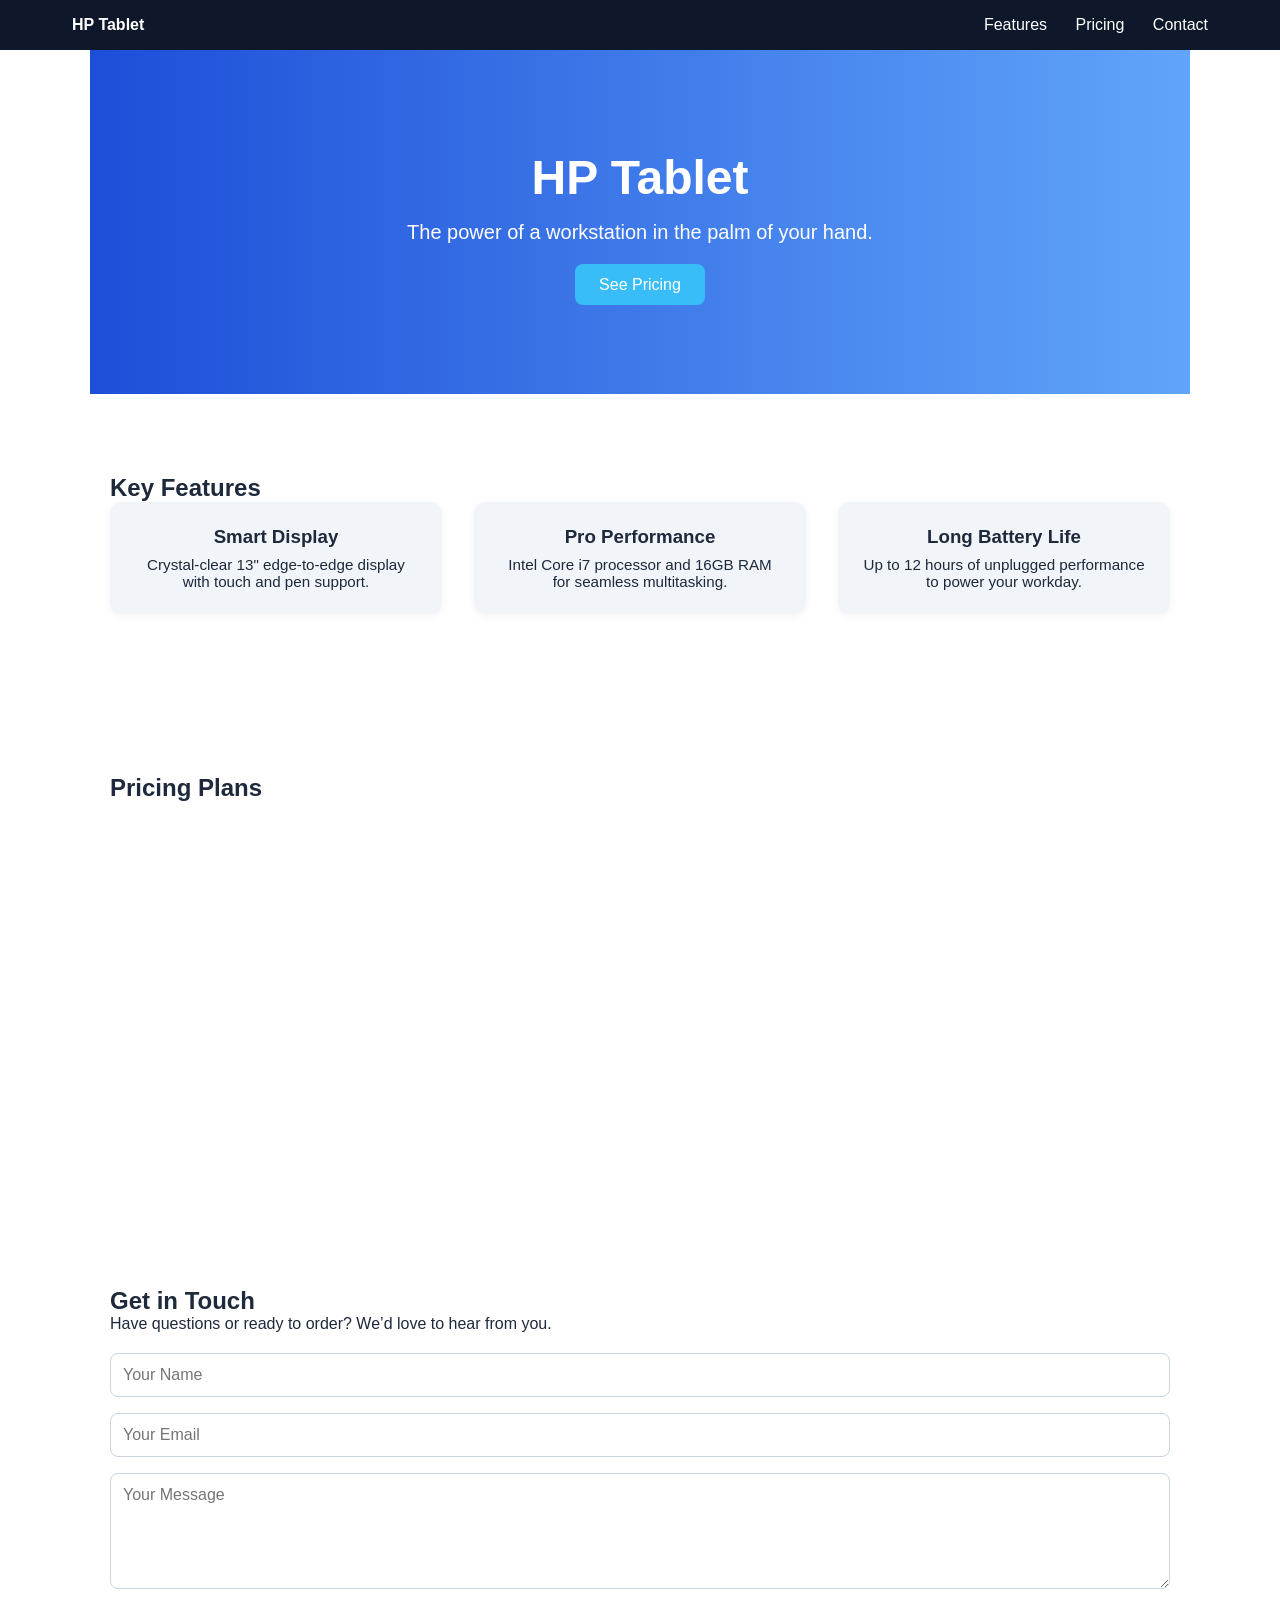
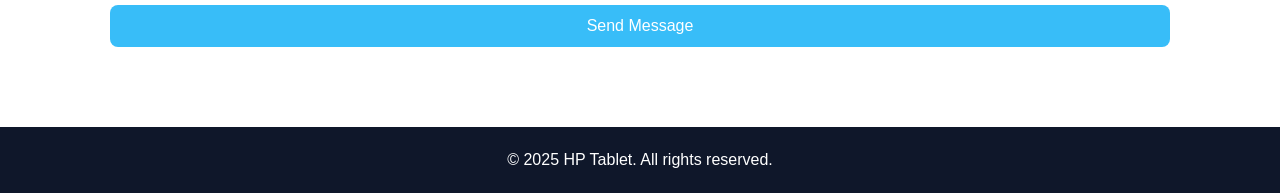
==== index.html @ 74987682 "rename file change" ====
<!DOCTYPE html>
<html lang="en">
<head>
  <meta charset="UTF-8" />
  <meta name="viewport" content="width=device-width, initial-scale=1.0"/>
  <title>HP Tablet | Built for Professionals</title>
  <link href="https://unpkg.com/aos@2.3.1/dist/aos.css" rel="stylesheet"/>
  <link href="common.css" rel="stylesheet"/>
</head>
<body>
  <header>
    <div class="nav-container">
      <div class="logo"><strong>HP Tablet</strong></div>
      <nav>
        <a href="#features">Features</a>
        <a href="#pricing">Pricing</a>
        <a href="#contact">Contact</a>
      </nav>
    </div>
  </header>

  <section class="hero" data-aos="fade-up">
    <h1>HP Tablet</h1>
    <p>The power of a workstation in the palm of your hand.</p>
    <a href="#pricing" class="btn">See Pricing</a>
  </section>

  <section id="features">
    <h2 data-aos="fade-right">Key Features</h2>
    <div class="features">
      <div class="card" data-aos="zoom-in">
        <h3>Smart Display</h3>
        <p>Crystal-clear 13" edge-to-edge display with touch and pen support.</p>
      </div>
      <div class="card" data-aos="zoom-in">
        <h3>Pro Performance</h3>
        <p>Intel Core i7 processor and 16GB RAM for seamless multitasking.</p>
      </div>
      <div class="card" data-aos="zoom-in">
        <h3>Long Battery Life</h3>
        <p>Up to 12 hours of unplugged performance to power your workday.</p>
      </div>
    </div>
  </section>

  <section id="pricing">
    <h2 data-aos="fade-left">Pricing Plans</h2>
    <div class="pricing-table">
      <div class="card" data-aos="flip-left">
        <h3>Starter</h3>
        <div><img src="/images/hp tab.jpg" style="height: 100px;width: 100px;border-radius: 10px;"></div>
        <div class="price">$499</div>
        <p>8GB RAM / 128GB SSD</p>
        <p>Touch Display</p>
        <p>Wi-Fi Only</p>
        <p>&nbsp</p>
        <a href="#contact" class="btn">Buy Now</a>
      </div>
      <div class="card" data-aos="flip-left">
        <h3>Pro</h3>
        <div><img src="/images/hp tab.jpg" style="height: 100px;width: 100px;border-radius: 10px;"></div>
        <div class="price">$699</div>
        <p>16GB RAM / 256GB SSD</p>
        <p>Pen Included</p>
        <p>Wi-Fi + LTE</p>
        <p>&nbsp</p>
        <a href="#contact" class="btn">Buy Now</a>
      </div>
      <div class="card" data-aos="flip-left">
        <h3>Enterprise</h3>
        <div><img src="/images/hp tab.jpg" style="height: 100px;width: 100px;border-radius: 10px;"></div>
        <div class="price">$899</div>
        <p>16GB RAM / 512GB SSD</p>
        <p>Pen + Keyboard</p>
        <p>Wi-Fi + LTE + Warranty</p>
        <p>&nbsp</p>
        <a href="#contact" class="btn">Buy Now</a>
      </div>
    </div>
  </section>

  <section id="contact" class="form-section">
    <h2 data-aos="fade-up">Get in Touch</h2>
    <p>Have questions or ready to order? We’d love to hear from you.</p>
    <form action="https://formspree.io/f/YOUR_FORM_ID" method="POST" data-aos="fade-up">
      <input type="text" name="name" placeholder="Your Name" required />
      <input type="email" name="email" placeholder="Your Email" required />
      <textarea name="message" rows="5" placeholder="Your Message"></textarea>
      <button type="submit" class="btn">Send Message</button>
    </form>
  </section>

  <footer>
    <p>© 2025 HP Tablet. All rights reserved.</p>
  </footer>

  <button onclick="scrollToTop()" id="toTopBtn">↑</button>

  <script src="https://unpkg.com/aos@2.3.1/dist/aos.js"></script>
  <script>
    AOS.init();

    const toTopBtn = document.getElementById("toTopBtn");
    window.onscroll = function () {
      if (document.body.scrollTop > 300 || document.documentElement.scrollTop > 300) {
        toTopBtn.style.display = "block";
      } else {
        toTopBtn.style.display = "none";
      }
    };

    function scrollToTop() {
      window.scrollTo({ top: 0, behavior: 'smooth' });
    }
  </script>
</body>
</html>
---- common.css ----
* {
      margin: 0;
      padding: 0;
      box-sizing: border-box;
      scroll-behavior: smooth;
      font-family: 'Segoe UI', sans-serif;
    }

    body {
      color: #1e293b;
      background-color: #fff;
    }

    header {
      background: #0f172a;
      color: #fff;
      position: sticky;
      top: 0;
      z-index: 1000;
    }

    .nav-container {
      max-width: 1200px;
      margin: auto;
      padding: 1rem 2rem;
      display: flex;
      justify-content: space-between;
      align-items: center;
    }

    nav a {
      color: #fff;
      text-decoration: none;
      margin-left: 1.5rem;
      font-weight: 500;
    }

    nav a:hover {
      color: #38bdf8;
    }

    .hero {
      background: linear-gradient(to right, #1d4ed8, #60a5fa);
      color: white;
      text-align: center;
      padding: 100px 20px;
    }

    .hero h1 {
      font-size: 3rem;
      margin-bottom: 1rem;
    }

    .hero p {
      font-size: 1.25rem;
      margin-bottom: 2rem;
    }

    .btn {
      padding: 12px 24px;
      background: #38bdf8;
      color: white;
      border: none;
      border-radius: 8px;
      font-size: 1rem;
      text-decoration: none;
      transition: background 0.3s ease;
    }

    .btn:hover {
      background: #0ea5e9;
    }

    section {
      padding: 80px 20px;
      max-width: 1100px;
      margin: auto;
    }

    .features, .pricing-table {
      display: grid;
      grid-template-columns: repeat(auto-fit, minmax(250px, 1fr));
      gap: 2rem;
    }

    .card {
      background: #f1f5f9;
      padding: 24px;
      border-radius: 12px;
      box-shadow: 0 2px 8px rgba(0,0,0,0.05);
      text-align: center;
    }

    .card h3 {
      margin-bottom: 0.5rem;
    }

    .card p {
      font-size: 0.95rem;
    }

    .price {
      font-size: 2rem;
      color: #0f172a;
      margin: 10px 0;
    }

    .form-section form {
      display: grid;
      gap: 1rem;
      margin-top: 20px;
    }

    input, textarea {
      padding: 12px;
      border: 1px solid #cbd5e1;
      border-radius: 8px;
      font-size: 1rem;
    }

    footer {
      background: #0f172a;
      color: white;
      text-align: center;
      padding: 1.5rem 0;
    }

    #toTopBtn {
      position: fixed;
      bottom: 30px;
      right: 30px;
      background-color: #38bdf8;
      color: #111827;
      border: none;
      padding: 10px 15px;
      border-radius: 50%;
      cursor: pointer;
      display: none;
      font-size: 1.5rem;
      box-shadow: 0 2px 8px rgba(0,0,0,0.3);
      z-index: 999;
    }


    @media (max-width: 768px) {
      .hero h1 {
        font-size: 2.2rem;
      }
    }
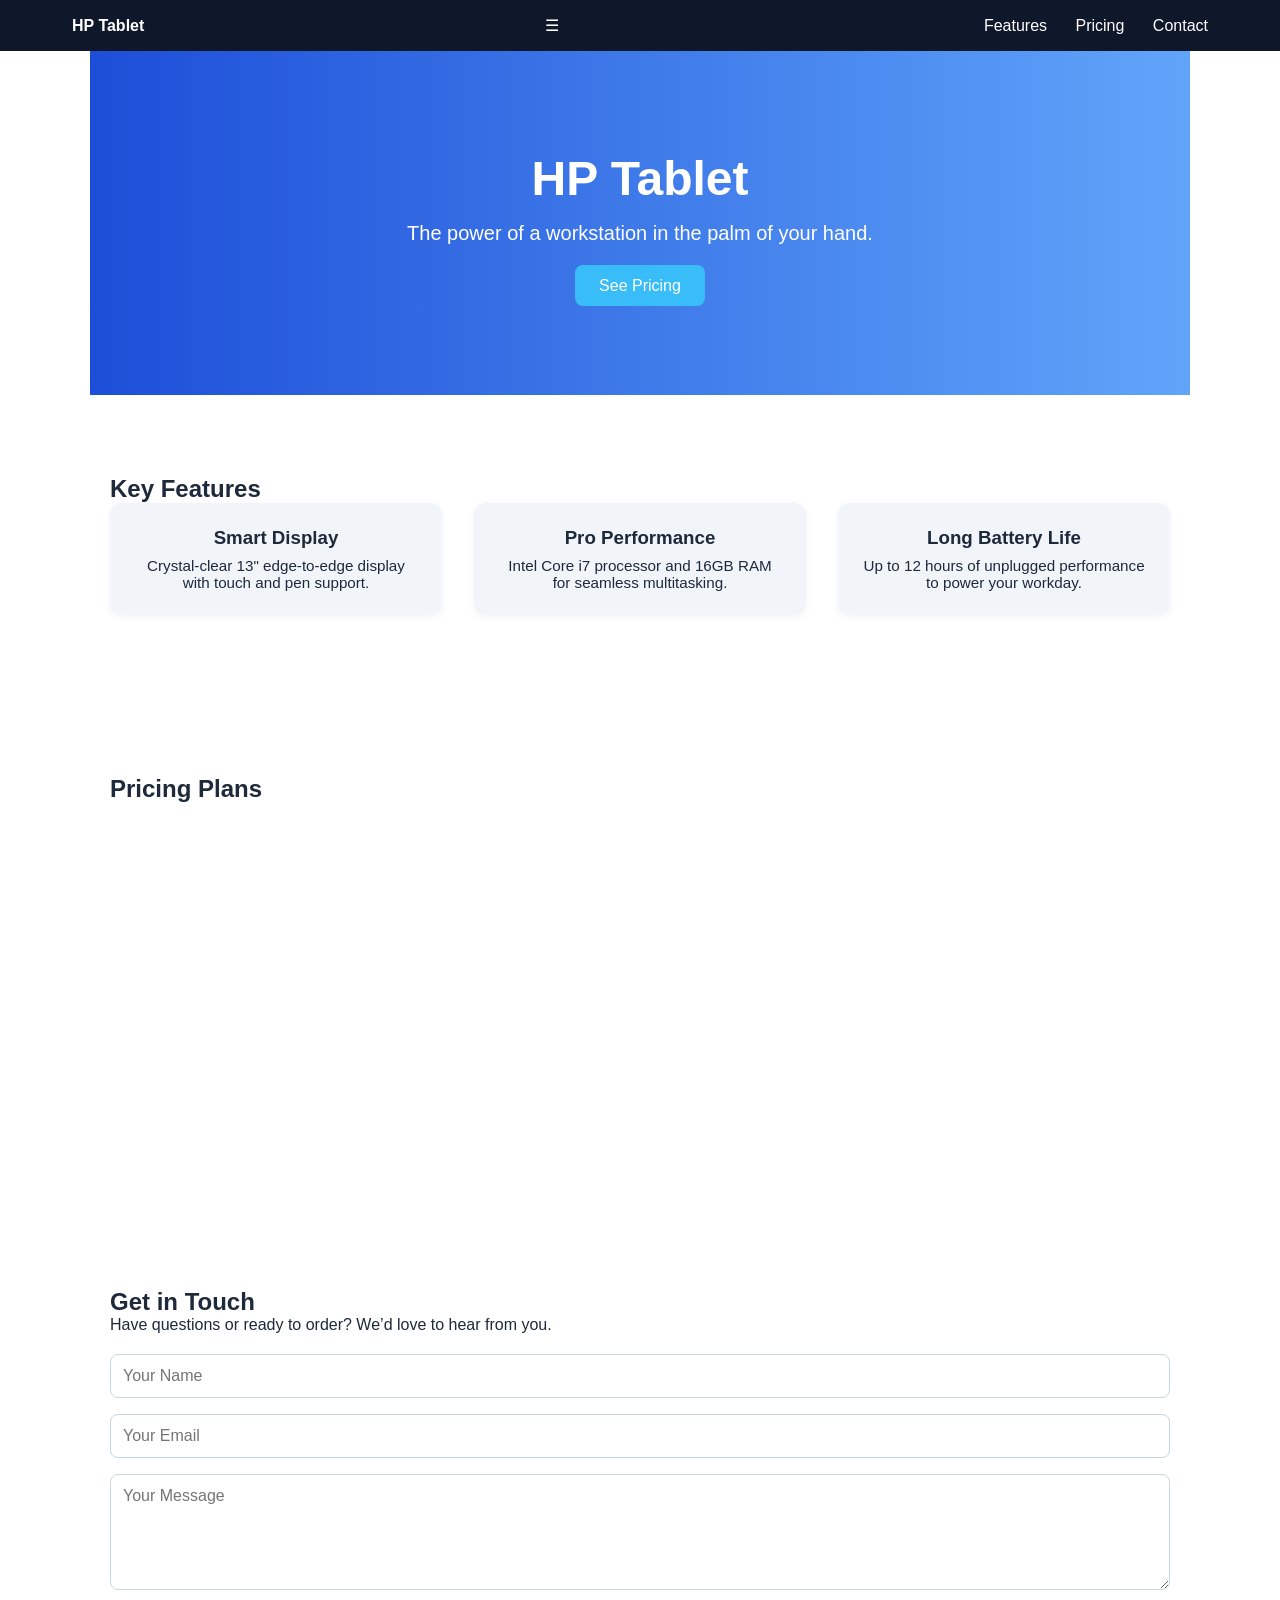
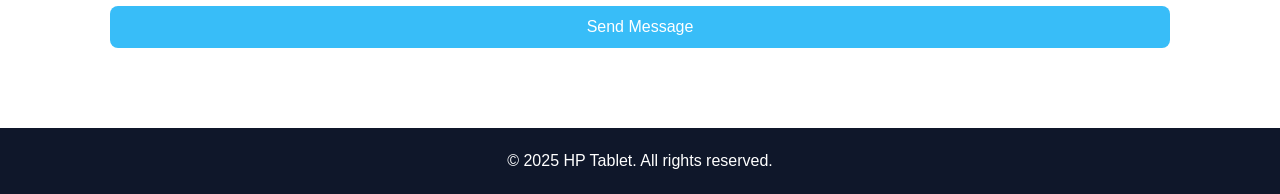
==== commit 6ff3e191: "navigation bar changes commit" ====
--- a/index.html
+++ b/index.html
@@ -9,14 +9,26 @@
 </head>
 <body>
   <header>
-    <div class="nav-container">
+  	<nav>
+	  <div class="nav-container">
+		<div class="logo"><strong>HP Tablet</strong></div>
+		<div class="menu-toggle" onClick="toggleMenu()">☰</div>
+		<div class="nav-links" id="navLinks">	
+		  	<a href="#features">Features</a>
+        	<a href="#pricing">Pricing</a>
+        	<a href="#contact">Contact</a>
+		</div>
+	  </div>
+	</nav>
+    <!--<div class="nav-container">
       <div class="logo"><strong>HP Tablet</strong></div>
       <nav>
         <a href="#features">Features</a>
         <a href="#pricing">Pricing</a>
         <a href="#contact">Contact</a>
       </nav>
-    </div>
+	</div>
+--> 
   </header>
 
   <section class="hero" data-aos="fade-up">
@@ -48,7 +60,7 @@
     <div class="pricing-table">
       <div class="card" data-aos="flip-left">
         <h3>Starter</h3>
-        <div><img src="/images/hp tab.jpg" style="height: 100px;width: 100px;border-radius: 10px;"></div>
+        <div><img src="images/hp tab.jpg" style="height: 100px;width: 100px;border-radius: 10px;"></div>
         <div class="price">$499</div>
         <p>8GB RAM / 128GB SSD</p>
         <p>Touch Display</p>
@@ -58,7 +70,7 @@
       </div>
       <div class="card" data-aos="flip-left">
         <h3>Pro</h3>
-        <div><img src="/images/hp tab.jpg" style="height: 100px;width: 100px;border-radius: 10px;"></div>
+        <div><img src="./images/hp tab.jpg" style="height: 100px;width: 100px;border-radius: 10px;"></div>
         <div class="price">$699</div>
         <p>16GB RAM / 256GB SSD</p>
         <p>Pen Included</p>
@@ -68,7 +80,7 @@
       </div>
       <div class="card" data-aos="flip-left">
         <h3>Enterprise</h3>
-        <div><img src="/images/hp tab.jpg" style="height: 100px;width: 100px;border-radius: 10px;"></div>
+        <div><img src="./images/hp tab.jpg" style="height: 100px;width: 100px;border-radius: 10px;"></div>
         <div class="price">$899</div>
         <p>16GB RAM / 512GB SSD</p>
         <p>Pen + Keyboard</p>
@@ -82,7 +94,7 @@
   <section id="contact" class="form-section">
     <h2 data-aos="fade-up">Get in Touch</h2>
     <p>Have questions or ready to order? We’d love to hear from you.</p>
-    <form action="https://formspree.io/f/YOUR_FORM_ID" method="POST" data-aos="fade-up">
+    <form action="https://formspree.io/f/mqapyvnq" method="POST" data-aos="fade-up">
       <input type="text" name="name" placeholder="Your Name" required />
       <input type="email" name="email" placeholder="Your Email" required />
       <textarea name="message" rows="5" placeholder="Your Message"></textarea>
@@ -94,7 +106,7 @@
     <p>© 2025 HP Tablet. All rights reserved.</p>
   </footer>
 
-  <button onclick="scrollToTop()" id="toTopBtn">↑</button>
+  <button onClick="scrollToTop()" id="toTopBtn">↑</button>
 
   <script src="https://unpkg.com/aos@2.3.1/dist/aos.js"></script>
   <script>
@@ -112,6 +124,47 @@
     function scrollToTop() {
       window.scrollTo({ top: 0, behavior: 'smooth' });
     }
+	
+	// Nav Toggle Logic  
+  function toggleMenu() {
+  const navLinks = document.getElementById("navLinks");
+  navLinks.classList.toggle("active");
+}
+
+document.querySelectorAll('.nav-links a').forEach(link => {
+  link.addEventListener('click', () => {
+    document.getElementById("navLinks").classList.remove("active");
+  });
+});
+
+function toggleMenu() {
+  const drawer = document.getElementById("navLinks");
+  const isOpen = drawer.classList.toggle("active");
+  document.body.classList.toggle("drawer-open", isOpen);
+}
+
+// Close drawer when clicking outside
+window.addEventListener("click", (e) => {
+  const drawer = document.getElementById("navLinks");
+  const toggle = document.querySelector(".menu-toggle");
+  if (
+    drawer.classList.contains("active") &&
+    !drawer.contains(e.target) &&
+    !toggle.contains(e.target)
+  ) {
+    drawer.classList.remove("active");
+    document.body.classList.remove("drawer-open");
+  }
+});
+
+// Auto-close drawer on link click
+document.querySelectorAll('.nav-links a').forEach(link => {
+  link.addEventListener('click', () => {
+    document.getElementById("navLinks").classList.remove("active");
+    document.body.classList.remove("drawer-open");
+  });
+});
+
   </script>
 </body>
 </html>
--- a/common.css
+++ b/common.css
@@ -141,9 +141,53 @@
       z-index: 999;
     }
 
-
-    @media (max-width: 768px) {
-      .hero h1 {
+      
+	@media (max-width: 768px) {
+	
+	.hero h1 {
         font-size: 2.2rem;
       }
-    }+	
+  .nav-container {
+   display: flex;
+    flex-direction: row;     /* ensure row layout */
+    justify-content: space-between; /* pushes logo left, menu button right */
+    align-items: center;
+    width: 100%;
+  }
+
+  .menu-toggle {
+    display: block;
+    font-size: 28px;
+    color: white;
+    cursor: pointer;
+    z-index: 1101;
+  }
+
+  .nav-links {
+    position: fixed;
+    top: 0;
+    right: -250px;
+    height: 100vh;
+    width: 250px;
+    background: #222;
+    padding: 60px 20px;
+    box-shadow: -2px 0 10px rgba(0, 0, 0, 0.5);
+    flex-direction: column;
+    align-items: flex-start;
+    transition: right 0.3s ease-in-out;
+    z-index: 1100;
+  }
+
+  .nav-links.active {
+    right: 0;
+  }
+
+  .nav-links a {
+    color: white;
+    padding: 15px 10px;
+    width: 100%;
+    display: block;
+    text-decoration: none;
+  }
+}
